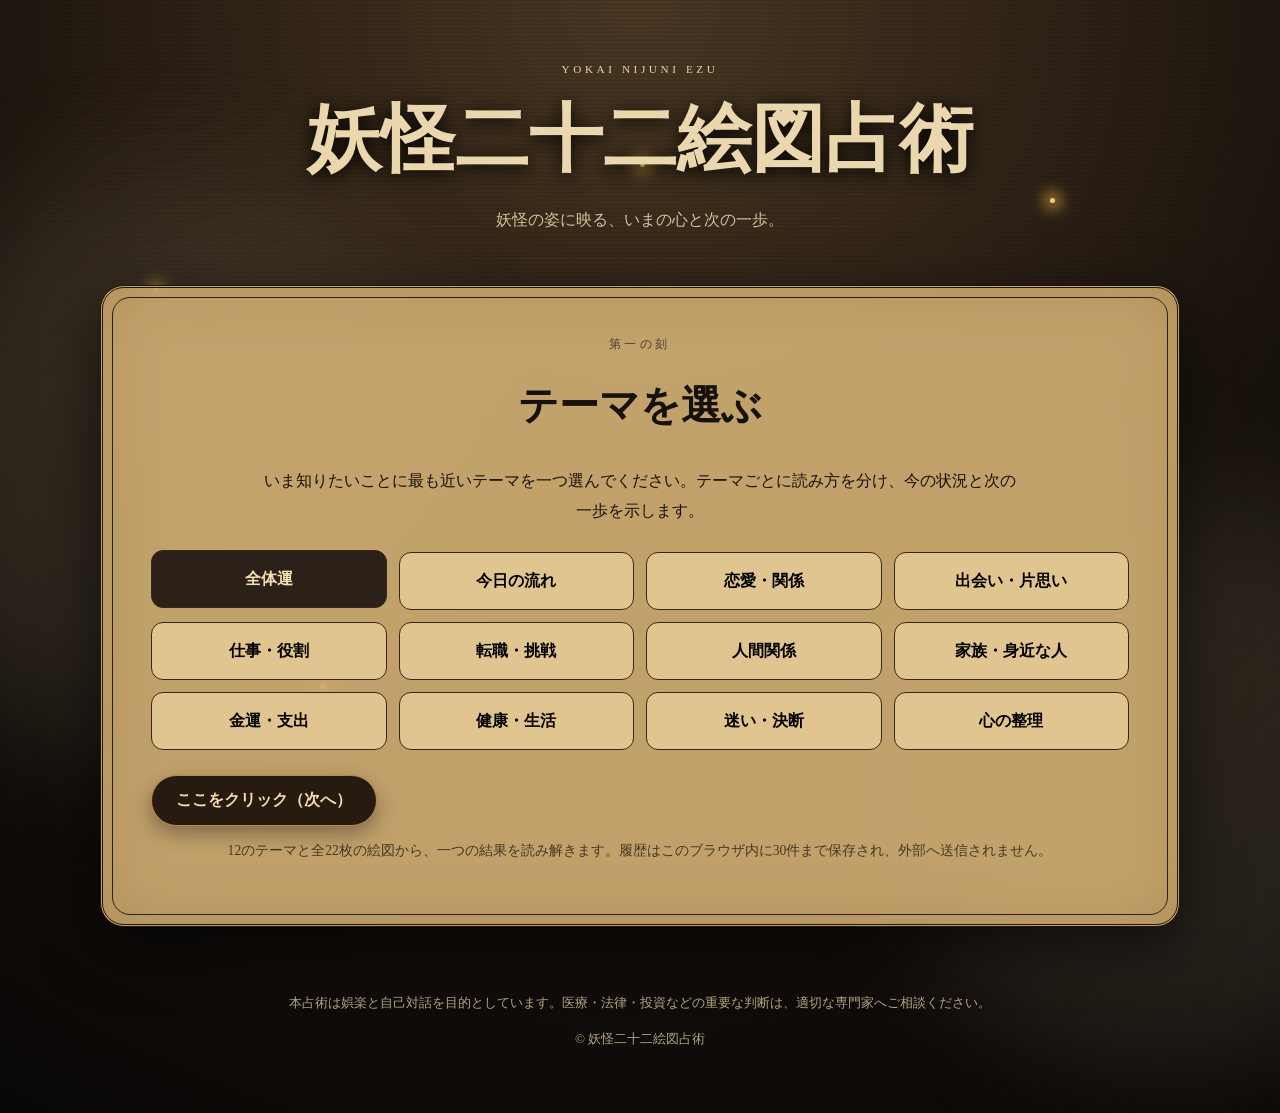
==== index.html @ 1fde8281 "妖怪二十二絵図占術サイト完成版" ====
﻿<!doctype html>
<html lang="ja">
<head>
<meta charset="utf-8">
<meta name="viewport" content="width=device-width,initial-scale=1">
<meta name="theme-color" content="#17110c">
<meta name="description" content="二十二の妖怪絵図から一枚を選び、陽と陰の働きを通して今の心と次の一歩を読み解く独自の一枚占術。">
<title>妖怪二十二絵図占術｜カード完全補正版 v1.3.3</title>
<link rel="stylesheet" href="assets/css/style.css">
</head>
<body>
<a class="skip-link" href="#main">本文へ移動</a>
<div class="mist mist-a"></div><div class="mist mist-b"></div>
<div class="floating-lights" aria-hidden="true"><i></i><i></i><i></i><i></i><i></i></div>

<header class="site-header">
  <p class="eyebrow">YOKAI NIJUNI EZU</p>
  <h1>妖怪二十二絵図占術</h1>
  <p class="lead">妖怪の姿に映る、いまの心と次の一歩。</p>
  <div class="header-tools">
</div>
</header>

<main id="main">
<section class="panel intro" id="intro">
  <p class="step">第一の刻</p>
  <h2>テーマを選ぶ</h2>
  <p class="section-copy">いま知りたいことに最も近いテーマを一つ選んでください。テーマごとに読み方を分け、今の状況と次の一歩を示します。</p>
  <div class="themes" id="themes" aria-label="占うテーマ"></div>
<button class="primary" id="beginBtn" type="button">ここをクリック（次へ）</button>
  <p class="notice">12のテーマと全22枚の絵図から、一つの結果を読み解きます。履歴はこのブラウザ内に30件まで保存され、外部へ送信されません。</p>
</section>

<section class="panel draw hidden" id="draw">
  <p class="step">第二の刻</p>
  <h2>札を選ぶ</h2>
  <p class="section-copy" id="drawGuide" aria-live="polite">札を混ぜています。心が静まるまで、少しお待ちください。</p>
  <div class="shuffle-stage" id="shuffleStage" aria-hidden="true">
    <div class="shuffle-card card-one"></div>
    <div class="shuffle-card card-two"></div>
    <div class="shuffle-card card-three"></div>
  </div>
  <div class="deck deck-hidden" id="deck"></div>
  <button class="ghost" id="backBtn" type="button">テーマを選び直す</button>
</section>

<section class="panel result hidden" id="result" aria-live="polite">
  <p class="step">第三の刻</p>
  <p class="result-theme" id="resultTheme"></p>
  <div class="result-grid">
    <div class="card-stage">
      <img id="cardImage" alt="">
    </div>
    <article class="reading">
      <div class="polarity-row">
        <p class="orientation" id="orientation"></p>
        <button class="term-help" id="termHelpBtn" type="button" aria-label="陽と陰の説明">?</button>
      </div>
      <h2 id="cardTitle"></h2>
      <p class="yokai" id="yokaiName"></p>
      <p class="central-theme" id="centralTheme"></p>
      <blockquote id="phrase"></blockquote>
      <section class="reading-block voice-block">
        <h3>妖怪からの言葉</h3>
        <p id="yokaiVoice"></p>
      </section>
      <section class="reading-block">
        <h3>テーマの読み</h3>
        <p id="themeReading"></p>
      </section>
      <section class="reading-block guidance-block">
        <h3>今日の導き</h3>
        <p id="guidance"></p>
      </section>
      <section class="reading-block lore-block">
        <h3>この妖怪について</h3>
        <p id="yokaiLore"></p>
      </section>
      <div class="keywords" id="keywords"></div>
      <details class="symbols">
        <summary>この絵図の象徴を見る</summary>
        <dl id="symbolList"></dl>
      </details>
    </article>
  </div>
  <div class="actions">
    <button class="primary" id="againBtn" type="button">もう一度占う</button>
    <button class="ghost" id="copyBtn" type="button">結果をコピー</button>
    <button class="ghost" id="homeBtn" type="button">最初に戻る</button>
  </div>
</section>
</main>

<div class="modal hidden" id="historyModal" role="dialog" aria-modal="true" aria-labelledby="historyTitle">
  <div class="modal-backdrop" data-close="history"></div>
  <section class="modal-panel">
    <button class="modal-close" data-close="history" aria-label="閉じる">×</button>
    <p class="step">記録の巻</p>
    <h2 id="historyTitle">占い履歴</h2>
    <p class="section-copy">このブラウザに保存された直近30件です。</p>
    <div id="historyList" class="history-list"></div>
    <button class="danger-button" id="clearHistoryBtn" type="button">履歴をすべて消す</button>
  </section>
</div>

<div class="modal hidden" id="aboutModal" role="dialog" aria-modal="true" aria-labelledby="aboutTitle">
  <div class="modal-backdrop" data-close="about"></div>
  <section class="modal-panel prose-panel">
    <button class="modal-close" data-close="about" aria-label="閉じる">×</button>
    <p class="step">占術の巻</p>
    <h2 id="aboutTitle">妖怪二十二絵図占術とは</h2>
    <p>二十二の妖怪を、人の心や暮らしの動きを映す象徴として読み解く独自の一枚占術です。</p>
    <h3>陽</h3>
    <p>力が外へ表れ、行動・交流・実現として働く面です。</p>
    <h3>陰</h3>
    <p>力が内側へ向かい、見直し・休息・慎重さとして働く面です。</p>
    <p>陽を良い、陰を悪いとは定めません。どちらも今の状況を理解するために必要な働きです。</p>
    <p class="small-note">季節、方角、色などの対応は、この作品の読みを統一するための独自設定です。</p>
  </section>
</div>

<footer>
  <p>本占術は娯楽と自己対話を目的としています。医療・法律・投資などの重要な判断は、適切な専門家へご相談ください。</p>
  <p>© 妖怪二十二絵図占術</p>
</footer>
<script src="assets/js/app.js"></script>
</body>
</html>
---- assets/css/style.css ----
﻿
:root{
  --paper:#c9a96f;--paper-light:#ead19d;--ink:#17110c;--red:#9a3023;
  --blue:#214d73;--gold:#d1a75f;--panel:rgba(204,171,113,.94);
}
*{box-sizing:border-box}
html{scroll-behavior:smooth}
body{margin:0;min-height:100vh;background:radial-gradient(circle at top,#493722 0,#17110c 58%,#090706 100%);color:var(--ink);font-family:"Yu Mincho","Hiragino Mincho ProN","Noto Serif JP",serif}
body:before{content:"";position:fixed;inset:0;pointer-events:none;opacity:.16;background-image:repeating-linear-gradient(0deg,transparent 0 3px,#000 4px);z-index:-2}
button,textarea{font:inherit}
button{cursor:pointer}
.skip-link{position:fixed;left:12px;top:-60px;z-index:100;background:#fff;color:#111;padding:10px 14px;border-radius:8px}.skip-link:focus{top:12px}
.hidden{display:none!important}
.mist{position:fixed;width:45vw;height:45vw;border-radius:50%;filter:blur(70px);opacity:.11;background:#ead8b0;animation:float 13s ease-in-out infinite;pointer-events:none;z-index:-1}
.mist-a{left:-10vw;top:20vh}.mist-b{right:-15vw;top:55vh;animation-delay:-5s}
@keyframes float{50%{transform:translate(8vw,-4vh) scale(1.15)}}
.floating-lights{position:fixed;inset:0;pointer-events:none;z-index:-1}
.floating-lights i{position:absolute;width:5px;height:5px;border-radius:50%;background:#f0cc74;box-shadow:0 0 15px 5px #dca43b;animation:firefly 8s ease-in-out infinite}
.floating-lights i:nth-child(1){left:12%;top:32%}.floating-lights i:nth-child(2){left:82%;top:22%;animation-delay:-2s}.floating-lights i:nth-child(3){left:70%;top:70%;animation-delay:-5s}.floating-lights i:nth-child(4){left:25%;top:76%;animation-delay:-3.2s}.floating-lights i:nth-child(5){left:50%;top:18%;animation-delay:-6s}
@keyframes firefly{0%,100%{opacity:.12;transform:translate(0,0)}50%{opacity:.9;transform:translate(24px,-38px)}}
.site-header{text-align:center;color:#ead7ad;padding:52px 20px 28px}
.eyebrow{letter-spacing:.32em;font-size:.7rem}
.site-header h1{font-size:clamp(2rem,6vw,4.6rem);margin:.2em 0;text-shadow:0 3px 18px #000}
.lead{opacity:.88;line-height:1.8}
.header-tools{display:flex;gap:10px;justify-content:center;flex-wrap:wrap;margin-top:22px}
.tool-button{color:#ead7ad;background:#1d160fcc;border:1px solid #9d7844;padding:9px 16px;border-radius:999px}
.tool-button:hover,.tool-button:focus-visible{background:#392719;outline:2px solid #e1bd75;outline-offset:2px}
main{width:min(1080px,94%);margin:auto}
.panel{background:var(--panel);border:3px double #1d160f;border-radius:24px;padding:clamp(20px,4vw,48px);box-shadow:0 18px 60px #0009,inset 0 0 60px #6e4a1f33;margin-bottom:42px;position:relative;overflow:hidden}
.panel:before{content:"";position:absolute;inset:9px;border:1px solid #2c2115;pointer-events:none;border-radius:18px}
.step{text-align:center;font-size:.78rem;letter-spacing:.28em;opacity:.68;margin:0 0 -8px}
h2{text-align:center;font-size:clamp(1.6rem,4vw,2.5rem)}
.section-copy{text-align:center;line-height:1.9;max-width:760px;margin:0 auto 18px}
.themes{display:grid;grid-template-columns:repeat(auto-fit,minmax(135px,1fr));gap:12px;margin:25px 0}
.theme{border:1px solid #352719;background:#e1c590;padding:14px;border-radius:12px;font-weight:bold}
.theme:hover,.theme:focus-visible{transform:translateY(-2px);outline:2px solid #4d3218}
.theme.active{background:#2c2118;color:#f4dfb4;transform:translateY(-2px)}
.question{display:block;margin:24px 0;font-weight:bold}
textarea{display:block;width:100%;min-height:90px;margin-top:8px;padding:14px;border-radius:10px;border:1px solid #4b3824;background:#f0d8a8;resize:vertical}
.counter{display:block;text-align:right;margin-top:5px;font-size:.8rem;opacity:.65}
.primary,.ghost,.danger-button{padding:14px 24px;border-radius:999px;font-weight:bold}
.primary{background:#271a10;color:#f3dcb0;border:1px solid #b88c4a;box-shadow:0 8px 20px #0005}
.primary:hover,.primary:focus-visible{background:#3b2818;outline:2px solid #f1d296}
.ghost{background:transparent;border:1px solid #332515}
.ghost:hover,.ghost:focus-visible{background:#ead09d}
.notice{font-size:.85rem;opacity:.72;text-align:center;line-height:1.7}
.shuffle-stage{height:210px;position:relative;margin:12px auto 25px;max-width:300px}
.shuffle-card{position:absolute;left:50%;top:50%;width:95px;aspect-ratio:2/3;border:2px solid #caa45e;border-radius:10px;background:radial-gradient(circle,#8e672f 0 8%,transparent 9%),repeating-radial-gradient(circle,#25170c 0 5px,#4b2f17 6px 10px);box-shadow:0 12px 25px #0009}
.card-one{animation:shuffleOne 1.1s ease-in-out infinite}.card-two{animation:shuffleTwo 1.1s ease-in-out infinite}.card-three{animation:shuffleThree 1.1s ease-in-out infinite}
@keyframes shuffleOne{0%,100%{transform:translate(-50%,-50%) rotate(-9deg)}50%{transform:translate(-115%,-55%) rotate(-16deg)}}
@keyframes shuffleTwo{0%,100%{transform:translate(-50%,-50%) rotate(7deg)}50%{transform:translate(18%,-45%) rotate(15deg)}}
@keyframes shuffleThree{0%,100%{transform:translate(-50%,-50%) rotate(0)}50%{transform:translate(-50%,-65%) rotate(3deg)}}
.shuffle-stage.finished{display:none}
.deck{display:grid;grid-template-columns:repeat(11,1fr);gap:7px;margin:28px 0;transition:.55s ease}
.deck-hidden{opacity:0;pointer-events:none;transform:translateY(18px)}
.card-back{position:relative;overflow:hidden;aspect-ratio:2/3;border-radius:8px;border:2px solid #b89054;background:radial-gradient(circle,#8e672f 0 8%,transparent 9%),repeating-radial-gradient(circle,#25170c 0 5px,#4b2f17 6px 10px);box-shadow:0 5px 12px #0008;transition:.25s;min-width:0}
.back-mark{position:absolute;inset:0;display:grid;place-items:center;color:#d4b170;font-size:clamp(.9rem,2vw,1.6rem);text-shadow:0 1px 6px #000}
.card-back:hover,.card-back:focus-visible{transform:translateY(-14px) rotate(-1deg);outline:2px solid #f4d690}
.card-back.chosen{transform:translateY(-18px) rotateY(180deg) scale(1.06);box-shadow:0 0 0 3px #e6c680,0 18px 32px #000c}
.card-back:disabled{cursor:default}
.result-theme{text-align:center;letter-spacing:.1em}
.result-grid{display:grid;grid-template-columns:minmax(230px,420px) 1fr;gap:clamp(24px,5vw,60px);align-items:start}
.card-stage{perspective:1200px}
.card-stage img{width:100%;border-radius:18px;box-shadow:0 18px 40px #0009;opacity:0;transform:rotateY(90deg) scale(.92);transition:.7s}
.card-stage img.revealed{opacity:1;transform:rotateY(0deg) scale(1)}
.card-stage img.yin.revealed{transform:rotate(180deg) rotateY(0deg) scale(1)}
.polarity-row{display:flex;gap:8px;align-items:center}
.orientation{font-weight:bold;color:var(--red);letter-spacing:.18em;font-size:1.15rem;margin:0}
.orientation.yin{color:var(--blue)}
.term-help{border:1px solid #5d4328;background:#ead09c;width:28px;height:28px;border-radius:50%;font-weight:bold}
.reading{animation:fadeIn .8s ease both}
@keyframes fadeIn{from{opacity:0;transform:translateY(18px)}to{opacity:1;transform:none}}
.reading h2{text-align:left;margin-bottom:.15em}
.yokai{font-size:1.1rem;margin-bottom:.25rem}
.central-theme{font-size:.92rem;opacity:.75;margin-top:0}
.reading blockquote{margin:22px 0;padding:14px 18px;border-left:4px solid #2b2015;background:#ead09f;font-size:1.18rem;line-height:1.7}
.reading p{line-height:1.9}
.reading h3{margin-top:28px}
.keywords span{display:inline-block;padding:7px 11px;background:#2b2118;color:#f0d9aa;border-radius:999px;margin:4px}
.symbols{margin-top:25px;border-top:1px solid #85663f;padding-top:14px}
.symbols summary{cursor:pointer;font-weight:bold}
.symbols dl{display:grid;grid-template-columns:max-content 1fr;gap:8px 16px;margin-bottom:0}
.symbols dt{font-weight:bold}.symbols dd{margin:0}
.actions{display:flex;gap:12px;flex-wrap:wrap;justify-content:center;margin-top:34px}
.modal{position:fixed;inset:0;z-index:30;display:grid;place-items:center;padding:18px}
.modal-backdrop{position:absolute;inset:0;background:#080604dc;backdrop-filter:blur(4px)}
.modal-panel{position:relative;z-index:1;width:min(760px,100%);max-height:86vh;overflow:auto;background:#cfac72;border:3px double #23180d;border-radius:22px;padding:28px;box-shadow:0 24px 80px #000}
.modal-close{position:absolute;right:14px;top:10px;border:0;background:transparent;font-size:2rem}
.prose-panel{line-height:1.9}.prose-panel h3{margin-bottom:.2rem}.small-note{font-size:.88rem;opacity:.75}
.history-list{display:grid;gap:12px;margin:22px 0}
.history-item{background:#e8cc98;border:1px solid #4c3520;border-radius:14px;padding:14px}
.history-head{display:flex;justify-content:space-between;gap:12px;flex-wrap:wrap;font-weight:bold}
.history-card{font-size:1.08rem;margin:8px 0 4px}
.history-question{font-size:.9rem;opacity:.78;margin:5px 0}
.history-empty{text-align:center;padding:30px 10px;opacity:.7}
.danger-button{display:block;margin:18px auto 0;border:1px solid #7b271d;background:#6e241c;color:#fff0d5}
footer{color:#d6c39f;text-align:center;padding:10px 20px 50px;font-size:.82rem;opacity:.82;line-height:1.7}
@media(max-width:720px){
  .site-header{padding-top:38px}.panel{padding:24px 18px}
  .deck{grid-template-columns:repeat(6,1fr)}
  .result-grid{grid-template-columns:1fr}.card-stage{max-width:360px;margin:auto}
  .shuffle-stage{height:170px}.modal-panel{padding:24px 16px}
}
@media(prefers-reduced-motion:reduce){*{animation:none!important;transition:none!important;scroll-behavior:auto!important}}

/* v1.2.0: detailed theme selection */
.themes{grid-template-columns:repeat(4,minmax(0,1fr))}
.theme{min-height:58px;display:grid;place-items:center;line-height:1.35}
@media(max-width:900px){.themes{grid-template-columns:repeat(3,minmax(0,1fr))}}
@media(max-width:620px){.themes{grid-template-columns:repeat(2,minmax(0,1fr))}}

/* v1.2.1: four-part oracle reading */
.reading-block{margin:1.15rem 0;padding:1rem 1.1rem;border-left:2px solid rgba(183,139,74,.55);background:rgba(255,248,231,.035)}
.reading-block h3{margin-top:0}
.reading-block p{white-space:pre-line;line-height:1.95}
.voice-block{background:rgba(183,139,74,.09)}
.voice-block p{font-family:"Yu Mincho","Hiragino Mincho ProN",serif;font-size:1.06rem}
.guidance-block{border-left-color:rgba(154,63,48,.75)}
.guidance-block p{font-weight:600}
.lore-block{border-left-color:rgba(89,108,87,.65);font-size:.96rem}
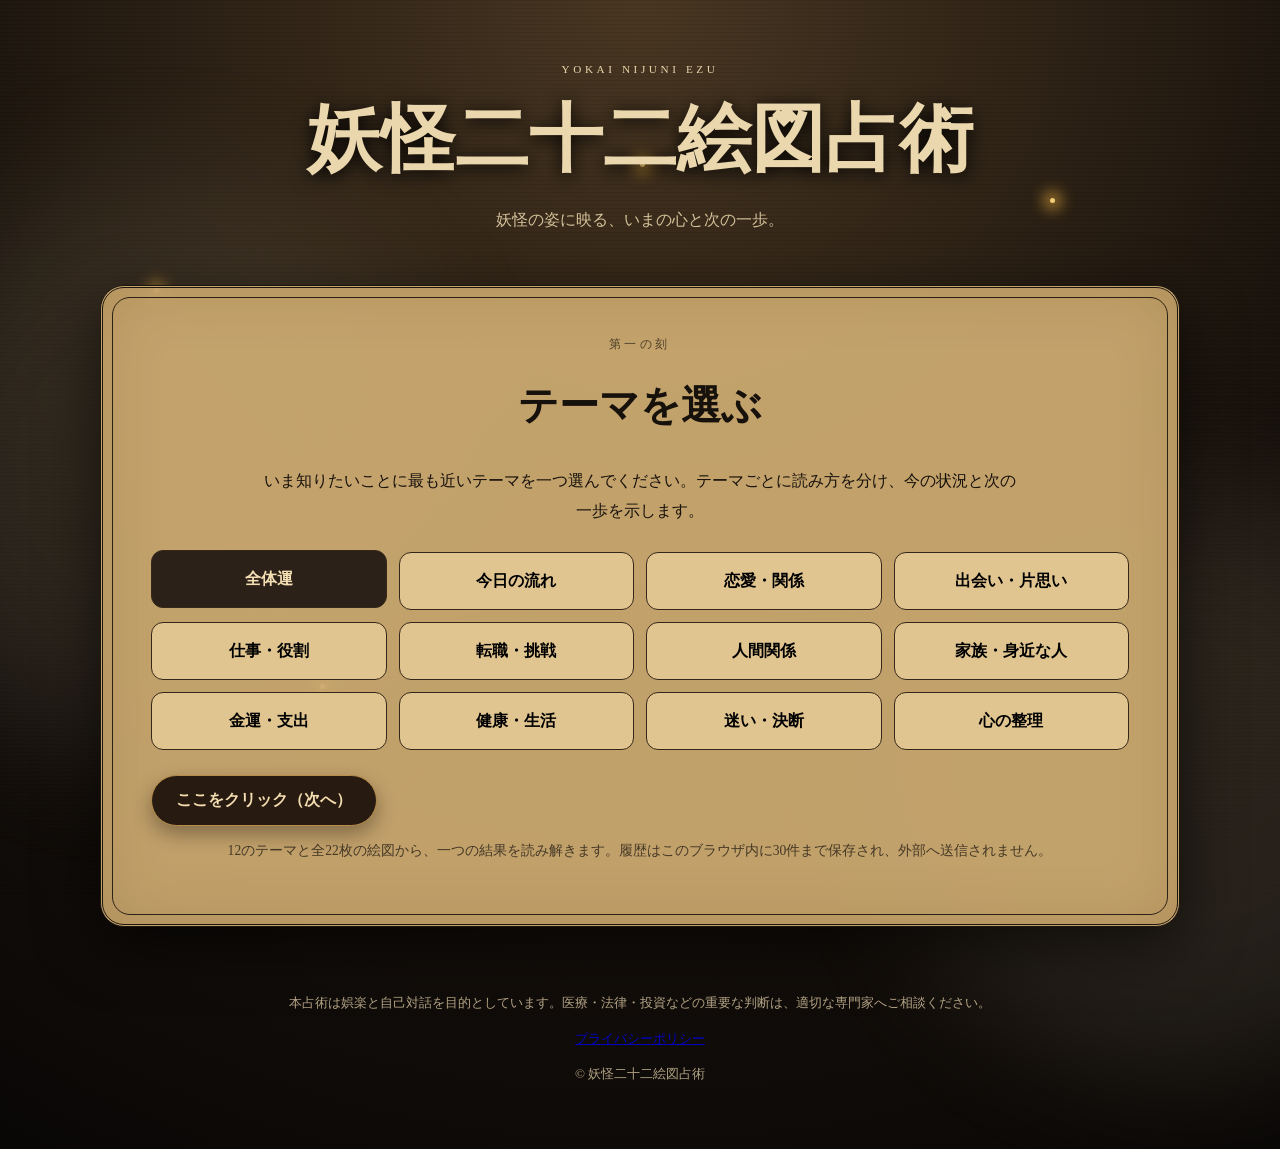
==== commit 68b77afa: "Add privacy policy link" ====
--- a/index.html
+++ b/index.html
@@ -121,6 +121,7 @@
 
 <footer>
   <p>本占術は娯楽と自己対話を目的としています。医療・法律・投資などの重要な判断は、適切な専門家へご相談ください。</p>
+  <p><a href="privacy.html">プライバシーポリシー</a></p>
   <p>© 妖怪二十二絵図占術</p>
 </footer>
 <script src="assets/js/app.js"></script>
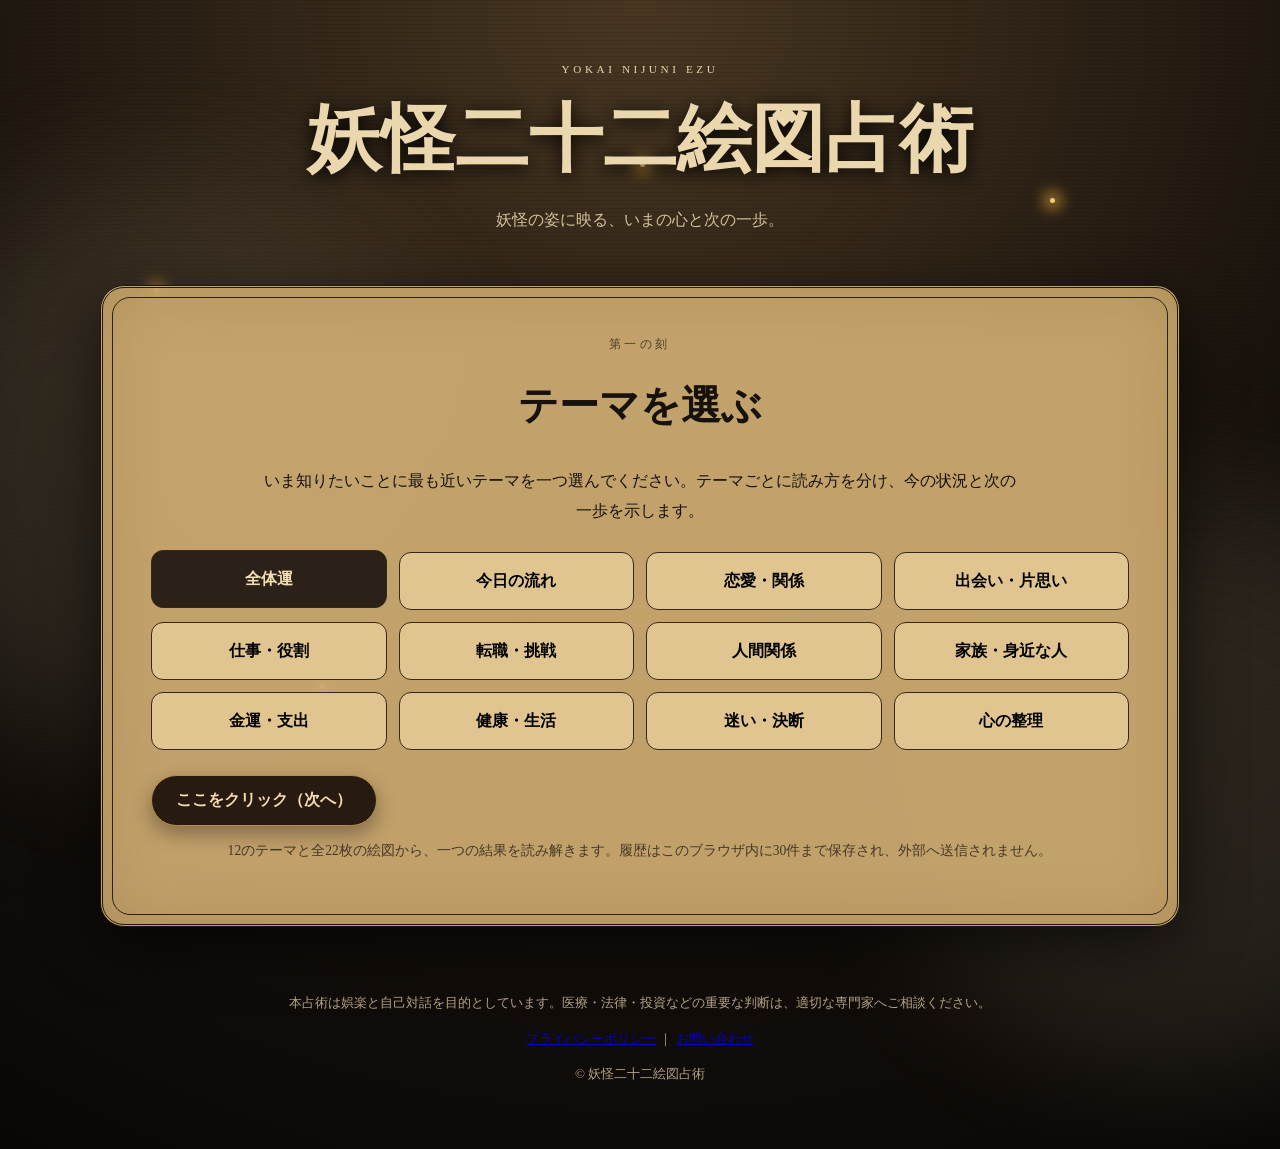
==== commit 6a869df0: "Add contact page" ====
--- a/index.html
+++ b/index.html
@@ -121,7 +121,7 @@
 
 <footer>
   <p>本占術は娯楽と自己対話を目的としています。医療・法律・投資などの重要な判断は、適切な専門家へご相談ください。</p>
-  <p><a href="privacy.html">プライバシーポリシー</a></p>
+  <p><a href="privacy.html">プライバシーポリシー</a> ｜ <a href="contact.html">お問い合わせ</a></p>
   <p>© 妖怪二十二絵図占術</p>
 </footer>
 <script src="assets/js/app.js"></script>
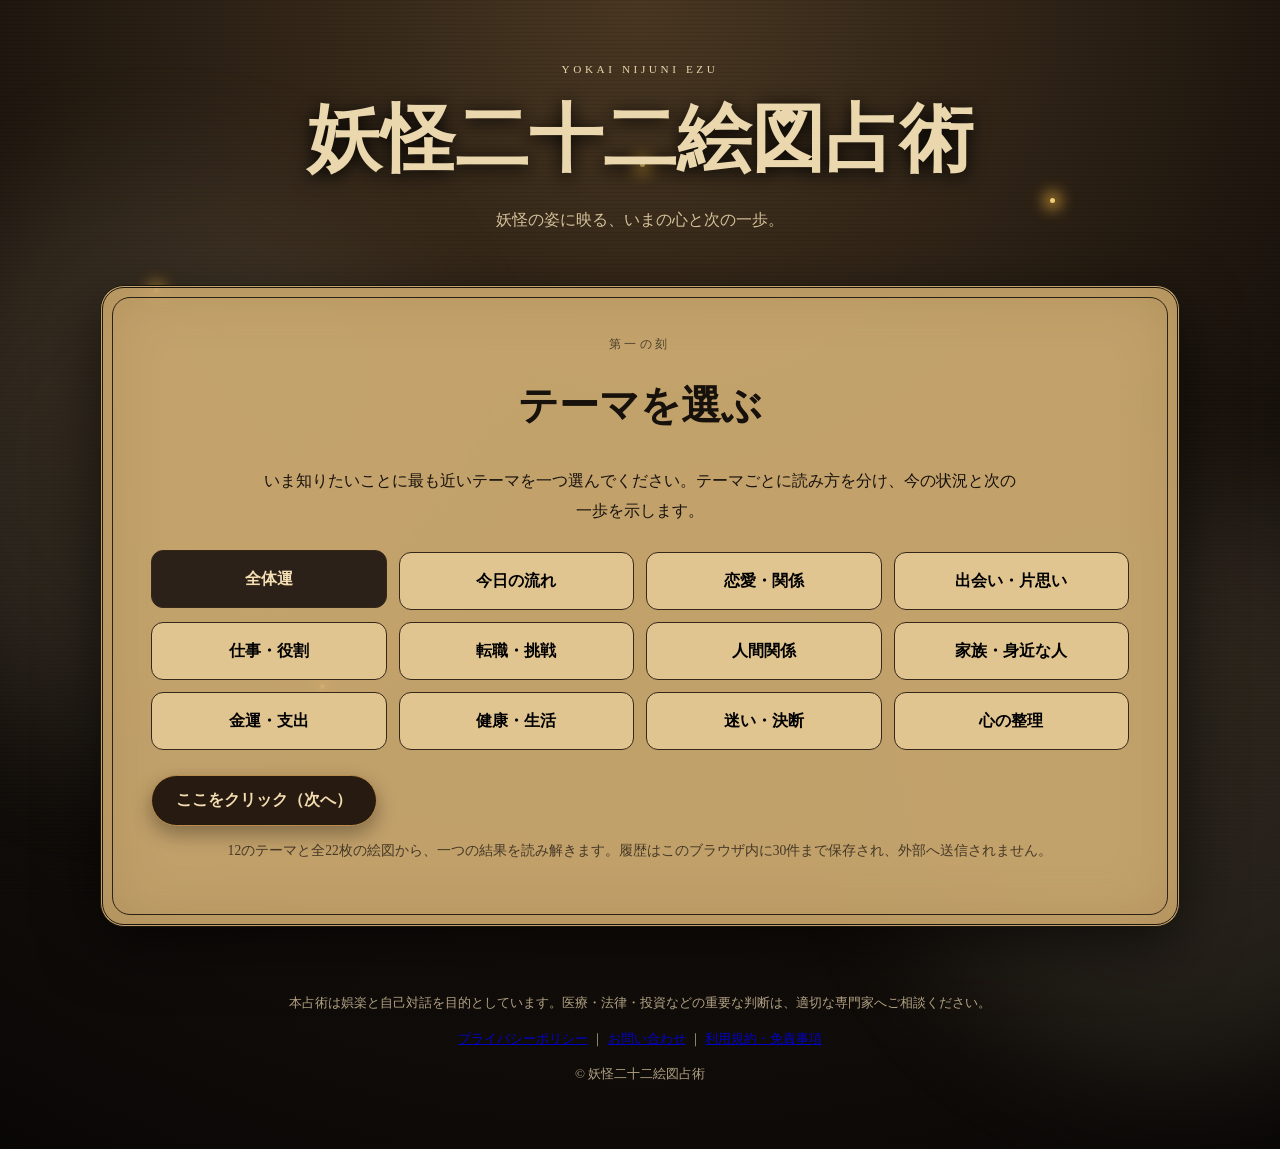
==== commit 73af7bdd: "Add terms page" ====
--- a/index.html
+++ b/index.html
@@ -121,7 +121,7 @@
 
 <footer>
   <p>本占術は娯楽と自己対話を目的としています。医療・法律・投資などの重要な判断は、適切な専門家へご相談ください。</p>
-  <p><a href="privacy.html">プライバシーポリシー</a> ｜ <a href="contact.html">お問い合わせ</a></p>
+  <p><a href="privacy.html">プライバシーポリシー</a> ｜ <a href="contact.html">お問い合わせ</a> ｜ <a href="terms.html">利用規約・免責事項</a></p>
   <p>© 妖怪二十二絵図占術</p>
 </footer>
 <script src="assets/js/app.js"></script>
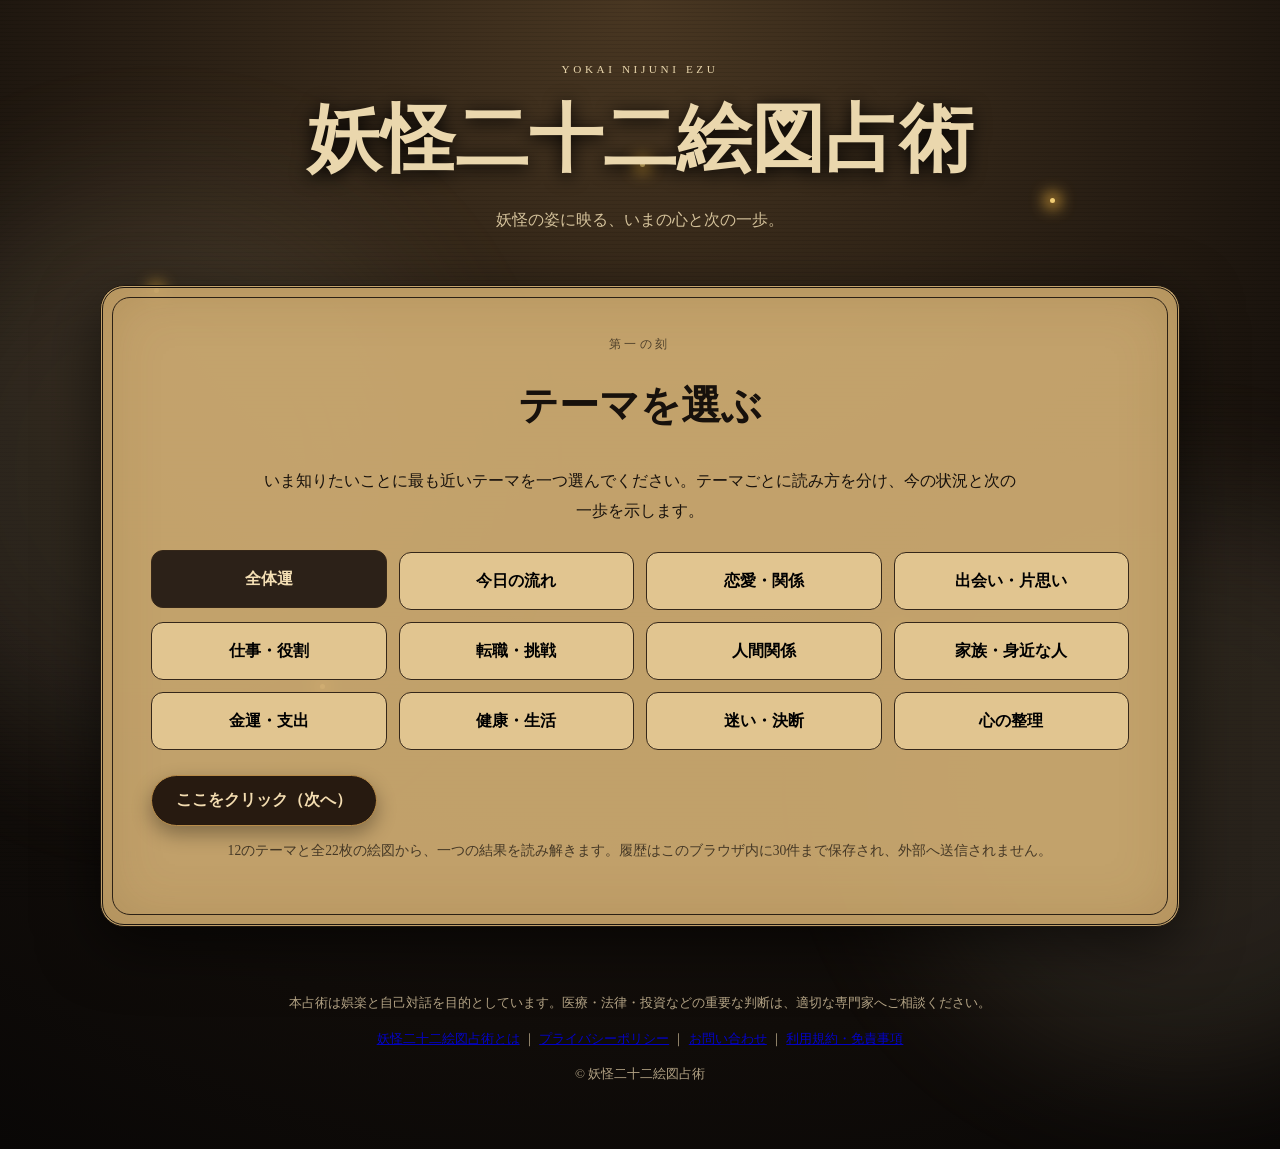
==== commit 343de958: "Add about page" ====
--- a/index.html
+++ b/index.html
@@ -121,7 +121,7 @@
 
 <footer>
   <p>本占術は娯楽と自己対話を目的としています。医療・法律・投資などの重要な判断は、適切な専門家へご相談ください。</p>
-  <p><a href="privacy.html">プライバシーポリシー</a> ｜ <a href="contact.html">お問い合わせ</a> ｜ <a href="terms.html">利用規約・免責事項</a></p>
+ <p><a href="about.html">妖怪二十二絵図占術とは</a> ｜ <a href="privacy.html">プライバシーポリシー</a> ｜ <a href="contact.html">お問い合わせ</a> ｜ <a href="terms.html">利用規約・免責事項</a></p>
   <p>© 妖怪二十二絵図占術</p>
 </footer>
 <script src="assets/js/app.js"></script>
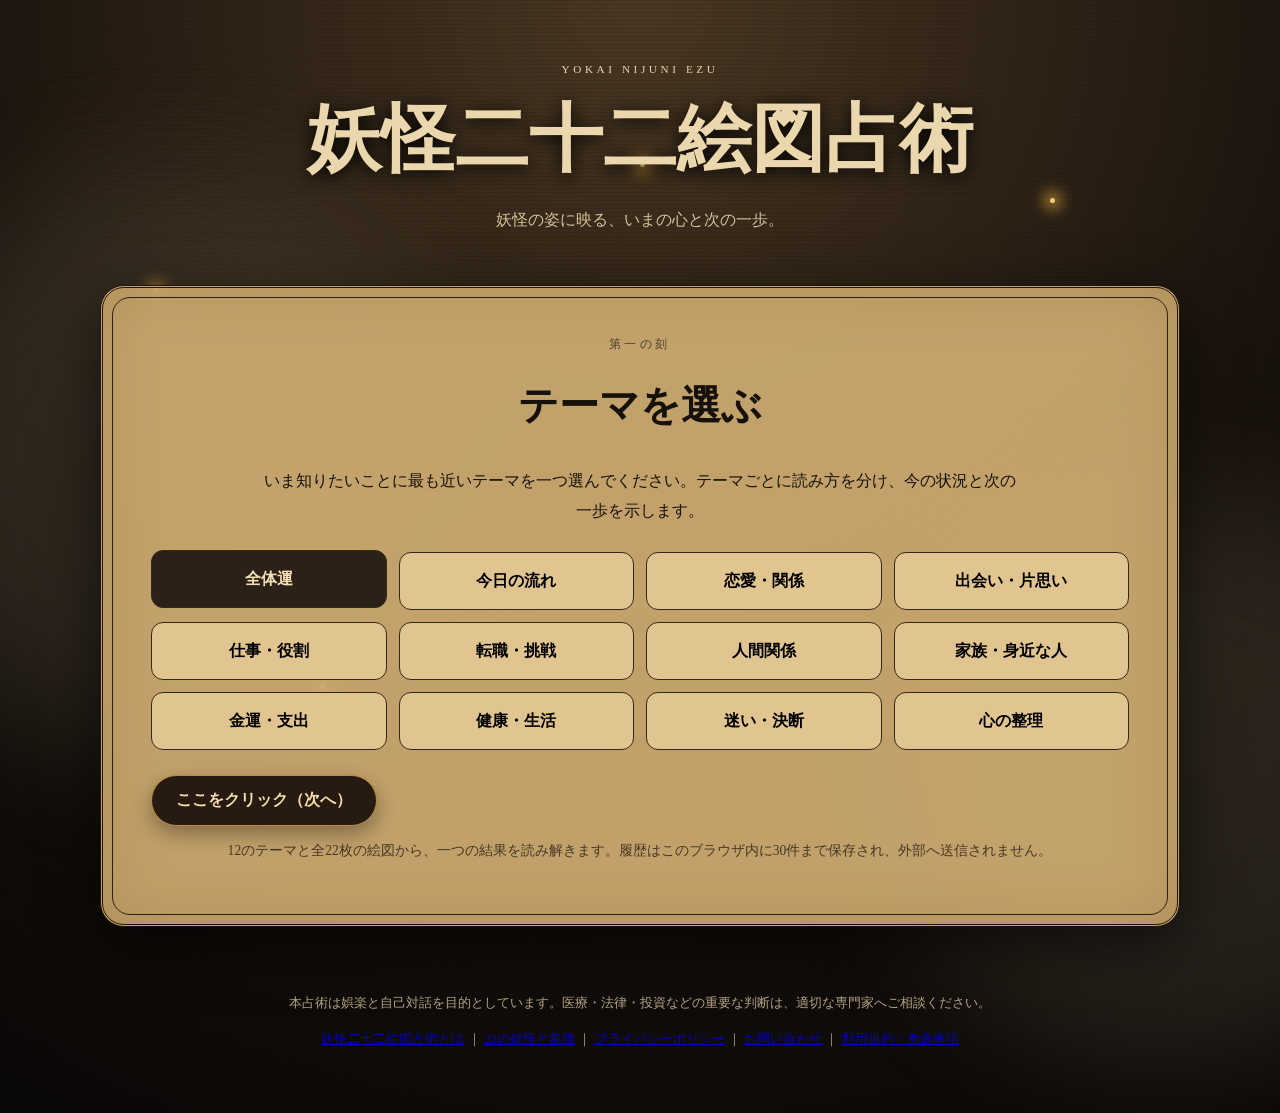
==== commit bc639719: "Update index.html" ====
--- a/index.html
+++ b/index.html
@@ -121,8 +121,7 @@
 
 <footer>
   <p>本占術は娯楽と自己対話を目的としています。医療・法律・投資などの重要な判断は、適切な専門家へご相談ください。</p>
- <p><a href="about.html">妖怪二十二絵図占術とは</a> ｜ <a href="privacy.html">プライバシーポリシー</a> ｜ <a href="contact.html">お問い合わせ</a> ｜ <a href="terms.html">利用規約・免責事項</a></p>
-  <p>© 妖怪二十二絵図占術</p>
+ <p><a href="about.html">妖怪二十二絵図占術とは</a> ｜ <a href="yokai.html">22の妖怪と象徴</a> ｜ <a href="privacy.html">プライバシーポリシー</a> ｜ <a href="contact.html">お問い合わせ</a> ｜ <a href="terms.html">利用規約・免責事項</a></p>
 </footer>
 <script src="assets/js/app.js"></script>
 </body>
